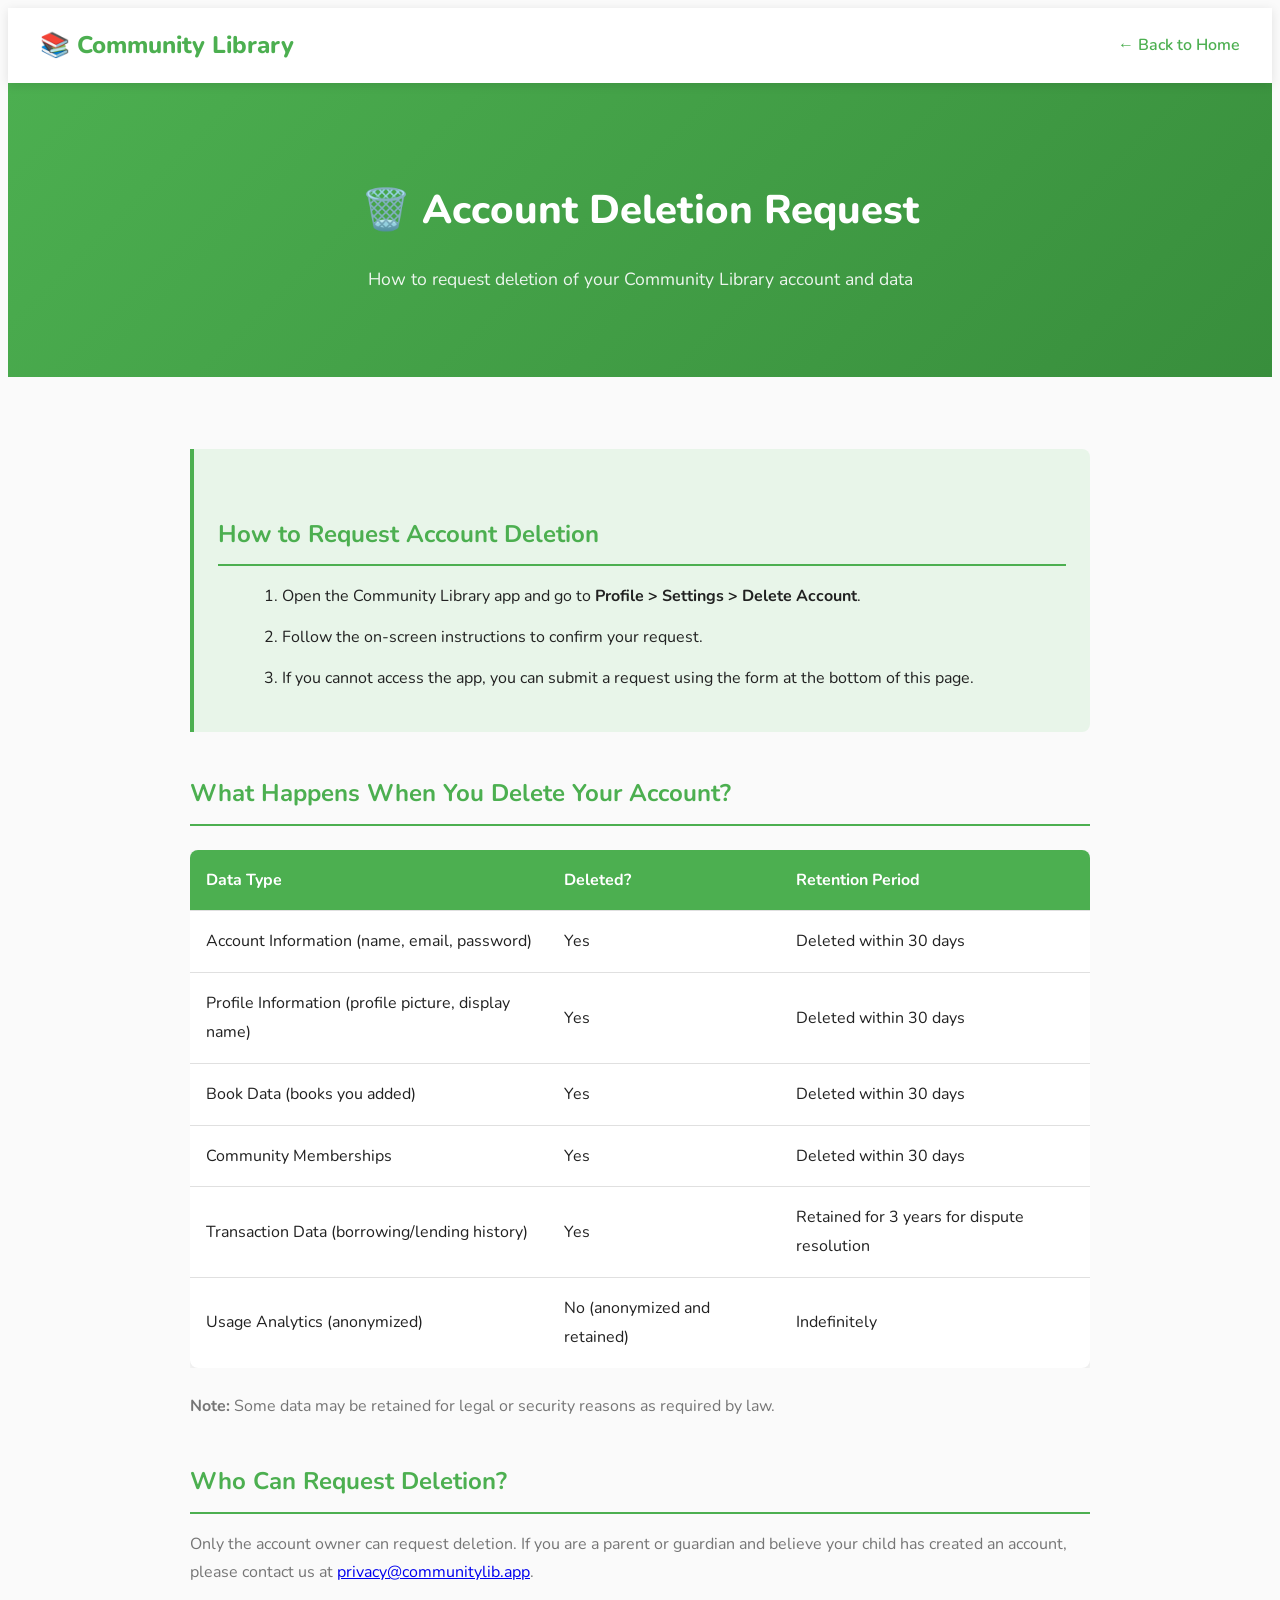
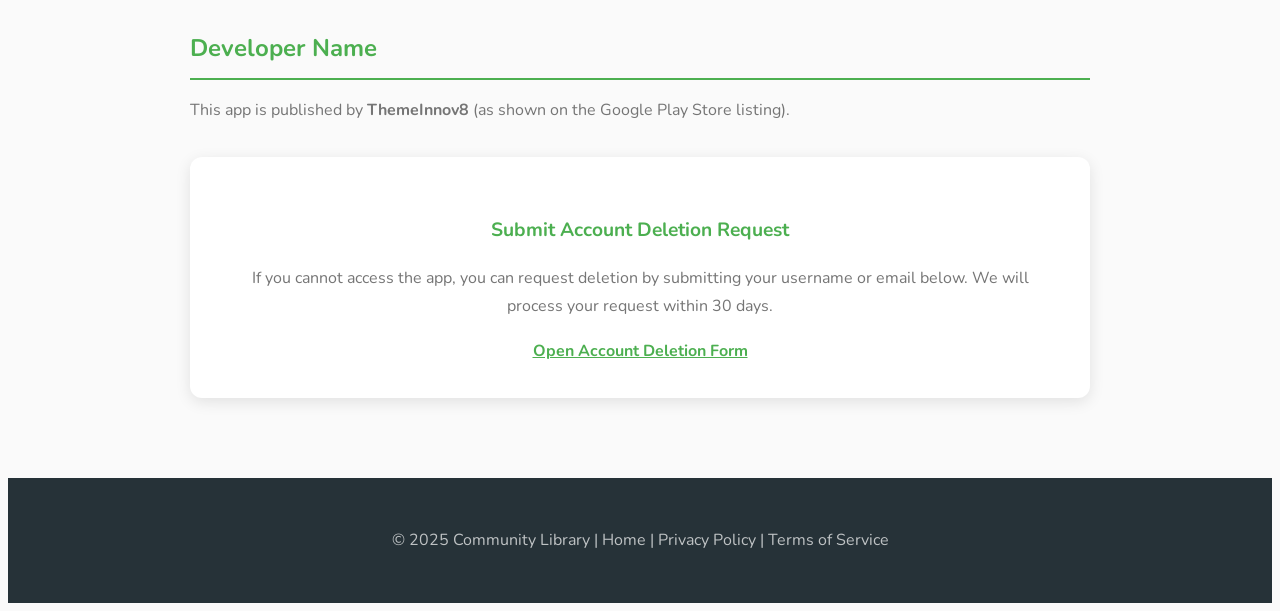
==== community-account-deletion.html @ ec2382c3 "Add account deletion instructions page This HTML file provides instructions for users on how to requ" ====
<!DOCTYPE html>
<html lang="en">
<head>
    <meta charset="UTF-8">
    <meta name="viewport" content="width=device-width, initial-scale=1.0">
    <title>Account Deletion - Community Library</title>
    <meta name="description" content="How to request account deletion for Community Library app. Learn what data is deleted, what is retained, and submit your deletion request.">
    <link rel="preconnect" href="https://fonts.googleapis.com">
    <link rel="preconnect" href="https://fonts.gstatic.com" crossorigin>
    <link href="https://fonts.googleapis.com/css2?family=Nunito:wght@400;600;700;800&display=swap" rel="stylesheet">
    <style>
        :root {
            --primary: #4CAF50;
            --primary-dark: #388E3C;
            --text-primary: #212121;
            --text-secondary: #757575;
            --background: #FAFAFA;
            --white: #FFFFFF;
        }
        body {
            font-family: 'Nunito', sans-serif;
            background: var(--background);
            color: var(--text-primary);
            line-height: 1.8;
        }
        nav {
            background: var(--white);
            box-shadow: 0 2px 10px rgba(0,0,0,0.1);
            padding: 1rem 2rem;
            position: sticky;
            top: 0;
            z-index: 1000;
        }
        .nav-container {
            max-width: 1200px;
            margin: 0 auto;
            display: flex;
            justify-content: space-between;
            align-items: center;
        }
        .logo {
            display: flex;
            align-items: center;
            gap: 0.5rem;
            font-weight: 800;
            font-size: 1.5rem;
            color: var(--primary);
            text-decoration: none;
        }
        .back-link {
            color: var(--primary);
            text-decoration: none;
            font-weight: 600;
            display: flex;
            align-items: center;
            gap: 0.5rem;
        }
        .back-link:hover {
            text-decoration: underline;
        }
        .header {
            background: linear-gradient(135deg, var(--primary) 0%, var(--primary-dark) 100%);
            color: var(--white);
            padding: 4rem 2rem;
            text-align: center;
        }
        .header h1 {
            font-size: 2.5rem;
            font-weight: 800;
            margin-bottom: 0.5rem;
        }
        .header p {
            opacity: 0.9;
            font-size: 1.1rem;
        }
        .content {
            max-width: 900px;
            margin: 0 auto;
            padding: 3rem 2rem;
        }
        .content h2 {
            font-size: 1.5rem;
            font-weight: 700;
            color: var(--primary);
            margin: 2.5rem 0 1rem;
            padding-bottom: 0.5rem;
            border-bottom: 2px solid var(--primary);
        }
        .content h3 {
            font-size: 1.2rem;
            font-weight: 700;
            margin: 1.5rem 0 0.75rem;
            color: var(--text-primary);
        }
        .content p {
            margin-bottom: 1rem;
            color: var(--text-secondary);
        }
        .steps {
            background: #E8F5E9;
            border-left: 4px solid var(--primary);
            padding: 1.5rem;
            margin: 1.5rem 0;
            border-radius: 0 8px 8px 0;
        }
        .steps ol {
            margin-left: 1.5rem;
        }
        .steps li {
            margin-bottom: 0.75rem;
        }
        .data-table {
            overflow-x: auto;
            margin: 1.5rem 0;
        }
        table {
            width: 100%;
            border-collapse: collapse;
            background: var(--white);
            border-radius: 8px;
            overflow: hidden;
            box-shadow: 0 2px 10px rgba(0,0,0,0.1);
        }
        th, td {
            padding: 1rem;
            text-align: left;
            border-bottom: 1px solid #E0E0E0;
        }
        th {
            background: var(--primary);
            color: var(--white);
            font-weight: 700;
        }
        tr:last-child td {
            border-bottom: none;
        }
        tr:hover {
            background: #F5F5F5;
        }
        .form-section {
            background: var(--white);
            border-radius: 12px;
            padding: 2rem;
            margin: 2rem 0;
            box-shadow: 0 4px 15px rgba(0,0,0,0.1);
            text-align: center;
        }
        .form-section h3 {
            color: var(--primary);
            margin-bottom: 1rem;
        }
        .form-section a {
            color: var(--primary);
            font-weight: 700;
        }
        footer {
            background: #263238;
            color: var(--white);
            padding: 2rem;
            text-align: center;
        }
        footer p {
            opacity: 0.7;
        }
        footer a {
            color: var(--white);
            text-decoration: none;
        }
        footer a:hover {
            text-decoration: underline;
        }
        @media (max-width: 600px) {
            .header h1 {
                font-size: 1.8rem;
            }
            .content {
                padding: 2rem 1rem;
            }
        }
    </style>
</head>
<body>
    <nav>
        <div class="nav-container">
            <a href="community.html" class="logo">
                📚 Community Library
            </a>
            <a href="community.html" class="back-link">
                ← Back to Home
            </a>
        </div>
    </nav>

    <header class="header">
        <h1>🗑️ Account Deletion Request</h1>
        <p>How to request deletion of your Community Library account and data</p>
    </header>

    <main class="content">
        <section class="steps">
            <h2>How to Request Account Deletion</h2>
            <ol>
                <li>Open the Community Library app and go to <strong>Profile &gt; Settings &gt; Delete Account</strong>.</li>
                <li>Follow the on-screen instructions to confirm your request.</li>
                <li>If you cannot access the app, you can submit a request using the form at the bottom of this page.</li>
            </ol>
        </section>

        <section>
            <h2>What Happens When You Delete Your Account?</h2>
            <div class="data-table">
                <table>
                    <tr>
                        <th>Data Type</th>
                        <th>Deleted?</th>
                        <th>Retention Period</th>
                    </tr>
                    <tr>
                        <td>Account Information (name, email, password)</td>
                        <td>Yes</td>
                        <td>Deleted within 30 days</td>
                    </tr>
                    <tr>
                        <td>Profile Information (profile picture, display name)</td>
                        <td>Yes</td>
                        <td>Deleted within 30 days</td>
                    </tr>
                    <tr>
                        <td>Book Data (books you added)</td>
                        <td>Yes</td>
                        <td>Deleted within 30 days</td>
                    </tr>
                    <tr>
                        <td>Community Memberships</td>
                        <td>Yes</td>
                        <td>Deleted within 30 days</td>
                    </tr>
                    <tr>
                        <td>Transaction Data (borrowing/lending history)</td>
                        <td>Yes</td>
                        <td>Retained for 3 years for dispute resolution</td>
                    </tr>
                    <tr>
                        <td>Usage Analytics (anonymized)</td>
                        <td>No (anonymized and retained)</td>
                        <td>Indefinitely</td>
                    </tr>
                </table>
            </div>
            <p><strong>Note:</strong> Some data may be retained for legal or security reasons as required by law.</p>
        </section>

        <section>
            <h2>Who Can Request Deletion?</h2>
            <p>Only the account owner can request deletion. If you are a parent or guardian and believe your child has created an account, please contact us at <a href="mailto:privacy@communitylib.app">privacy@communitylib.app</a>.</p>
        </section>

        <section>
            <h2>Developer Name</h2>
            <p>This app is published by <strong>ThemeInnov8</strong> (as shown on the Google Play Store listing).</p>
        </section>

        <section class="form-section">
            <h3>Submit Account Deletion Request</h3>
            <p>If you cannot access the app, you can request deletion by submitting your username or email below. We will process your request within 30 days.</p>
            <a href="https://docs.google.com/forms/d/e/1FAIpQLSdAccountDeleteFormLink" target="_blank" rel="noopener">Open Account Deletion Form</a>
        </section>
    </main>

    <footer>
        <p>© 2025 Community Library | <a href="community.html">Home</a> | <a href="community-privacy-policy.html">Privacy Policy</a> | <a href="community-terms-of-service.html">Terms of Service</a></p>
    </footer>
</body>
</html>
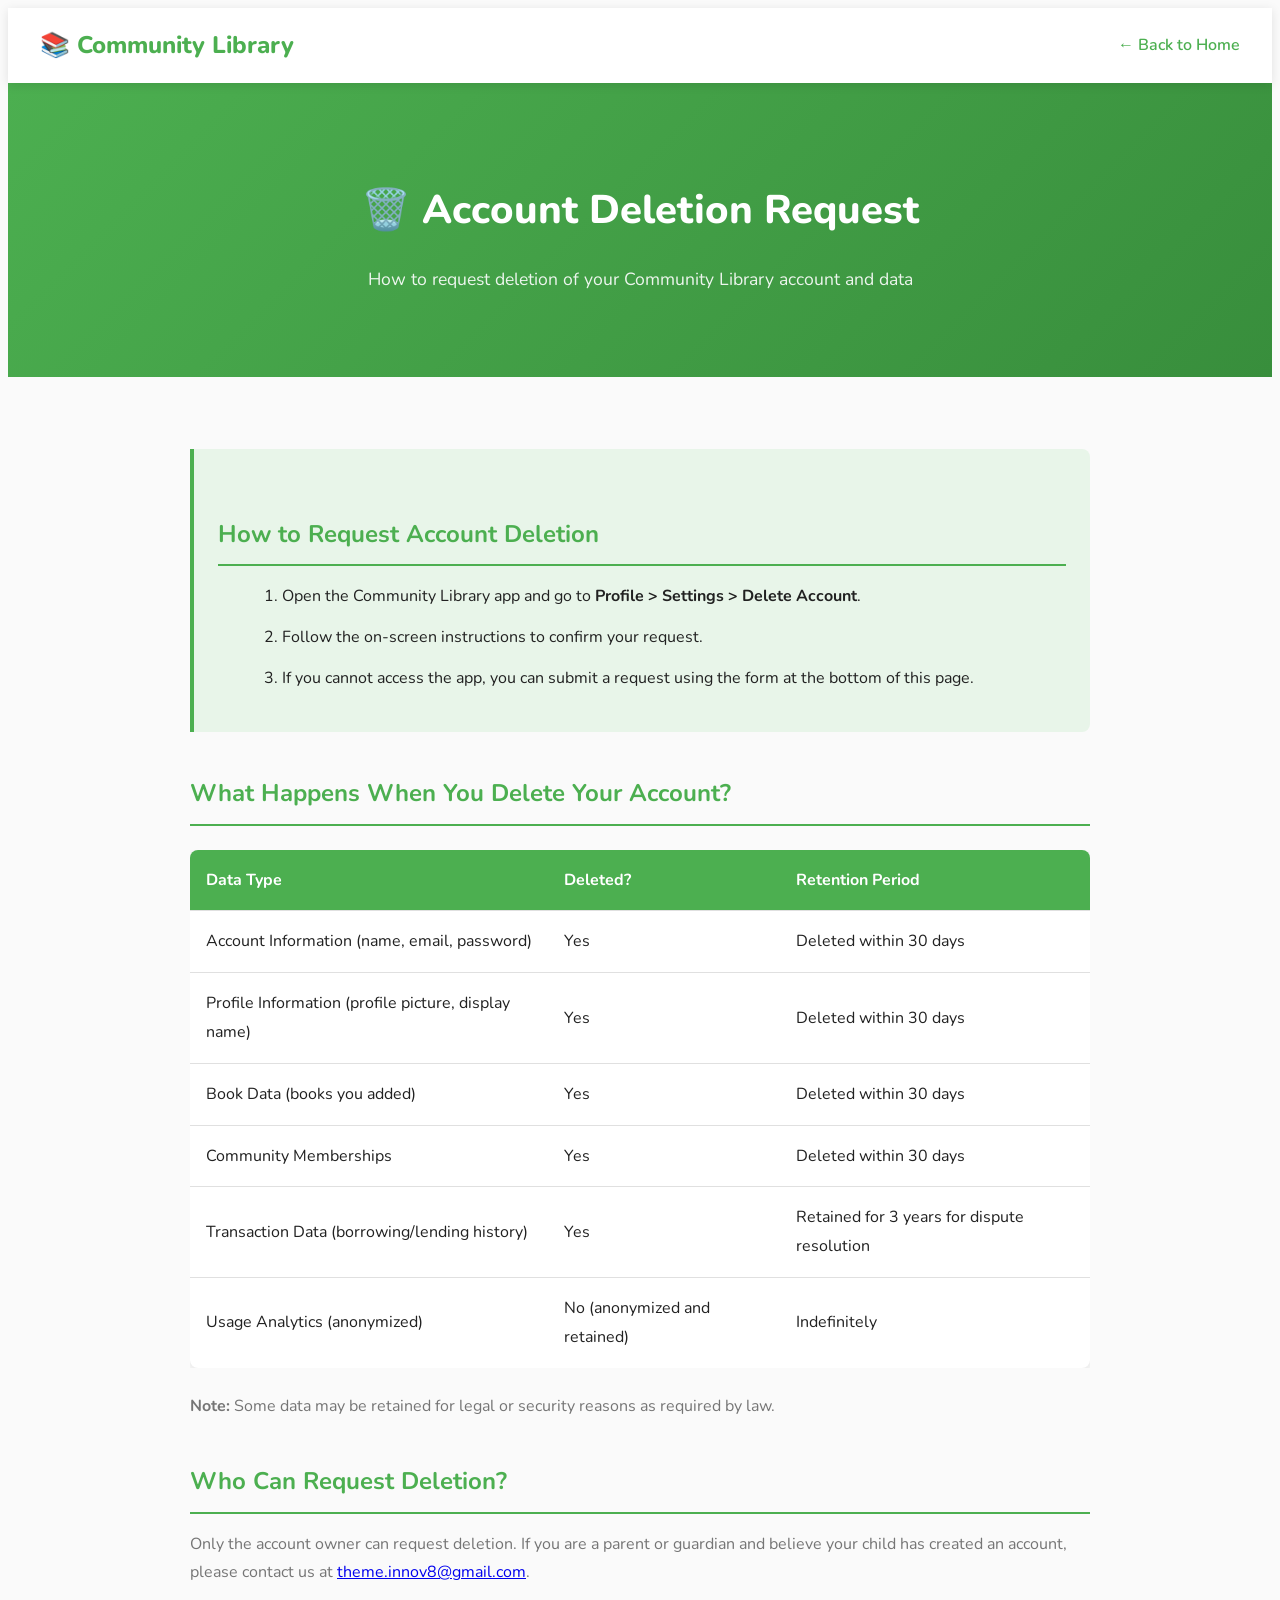
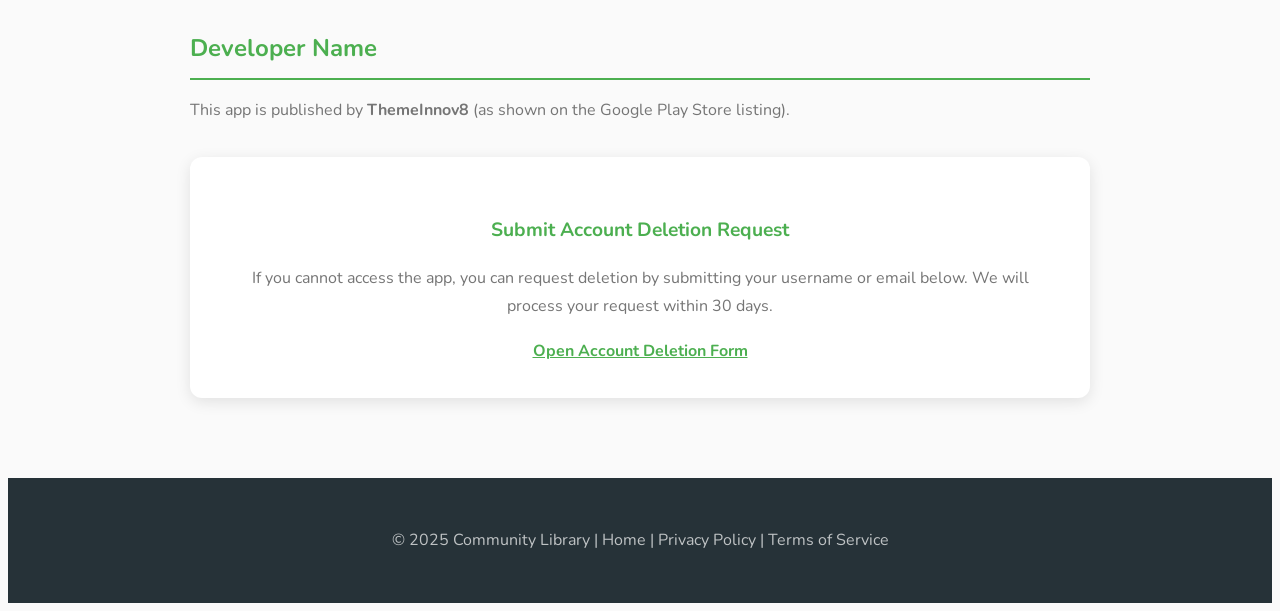
==== commit b8a82eac: "Update contact email and account deletion form link" ====
--- a/community-account-deletion.html
+++ b/community-account-deletion.html
@@ -252,7 +252,7 @@
 
         <section>
             <h2>Who Can Request Deletion?</h2>
-            <p>Only the account owner can request deletion. If you are a parent or guardian and believe your child has created an account, please contact us at <a href="mailto:privacy@communitylib.app">privacy@communitylib.app</a>.</p>
+            <p>Only the account owner can request deletion. If you are a parent or guardian and believe your child has created an account, please contact us at <a href="mailto:theme.innov8@gmail.com">theme.innov8@gmail.com</a>.</p>
         </section>
 
         <section>
@@ -263,7 +263,7 @@
         <section class="form-section">
             <h3>Submit Account Deletion Request</h3>
             <p>If you cannot access the app, you can request deletion by submitting your username or email below. We will process your request within 30 days.</p>
-            <a href="https://docs.google.com/forms/d/e/1FAIpQLSdAccountDeleteFormLink" target="_blank" rel="noopener">Open Account Deletion Form</a>
+            <a href="https://forms.gle/ZJfPaHj5uTyBcqeaA" target="_blank" rel="noopener">Open Account Deletion Form</a>
         </section>
     </main>
 
